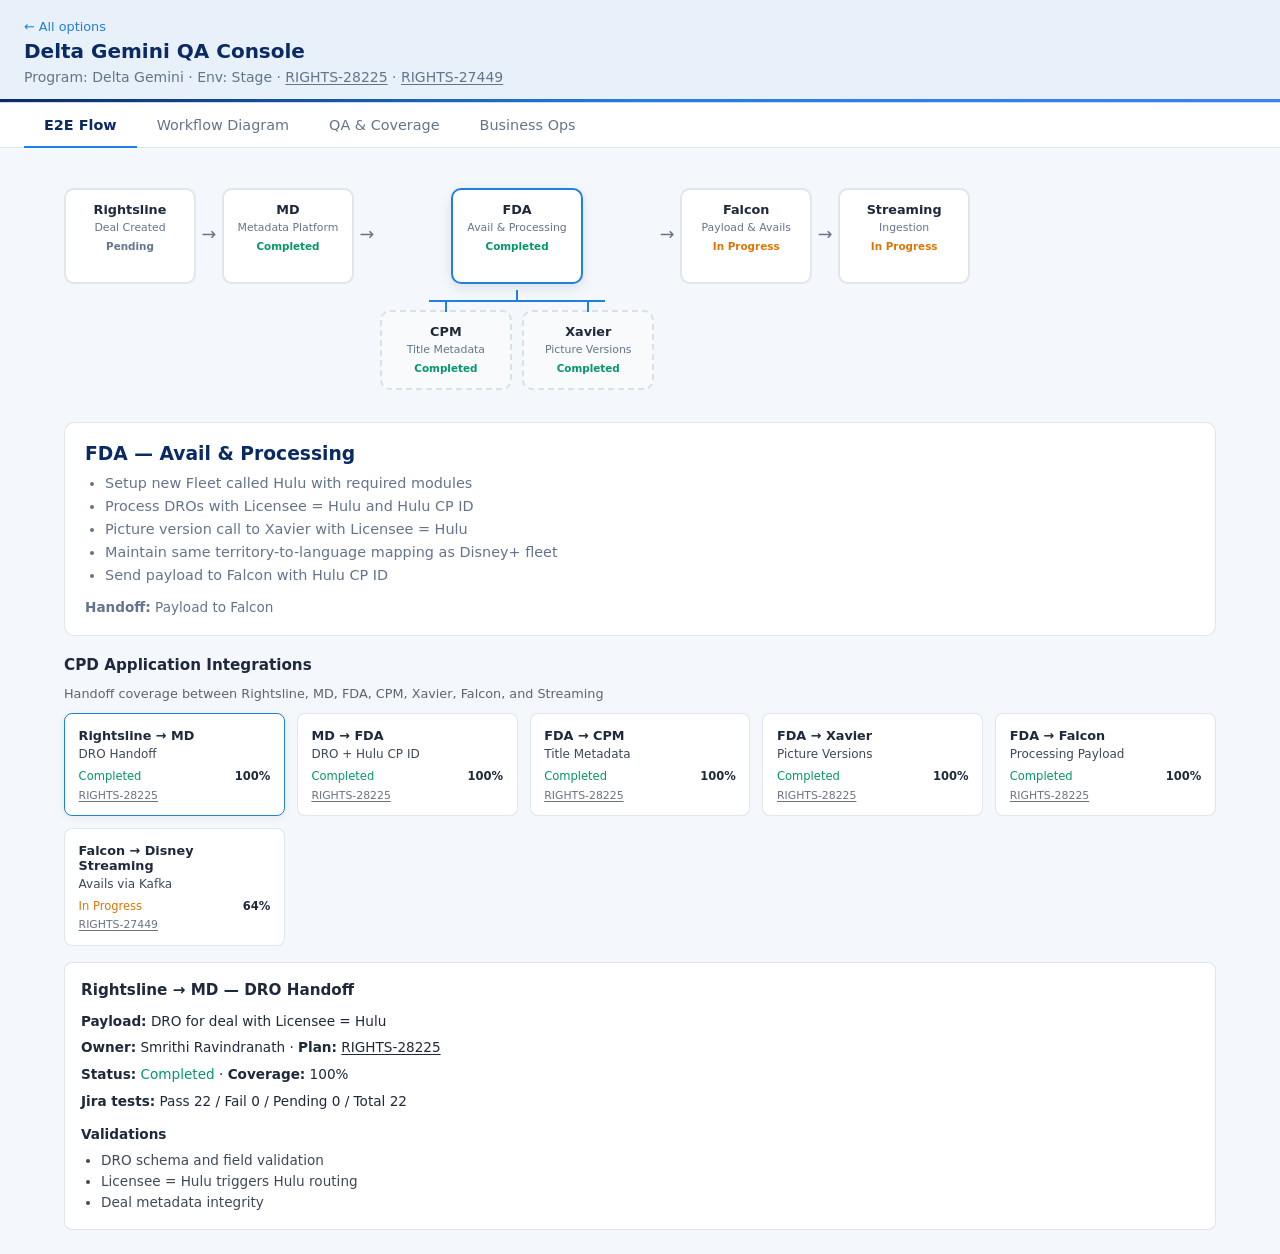
==== option-1/index.html @ 4a6690e8 "Remove Example Scenarios module from all options and shared data. Drops the examples dataset, UI sec" ====
<!DOCTYPE html>
<html lang="en">
<head>
  <meta charset="UTF-8">
  <meta name="viewport" content="width=device-width, initial-scale=1.0">
  <title>Option 1 | Delta Gemini QA</title>
  <style>
    :root {
      --card: var(--disney-surface);
      --teal: var(--disney-blue-mid);
      --teal-light: var(--disney-blue-soft);
      --border: var(--disney-border);
    }
    * { box-sizing: border-box; margin: 0; padding: 0; }
    header { background: var(--surface); border-bottom: 1px solid var(--border); padding: 1rem 1.5rem; display: flex; justify-content: space-between; align-items: center; flex-wrap: wrap; gap: 0.75rem; }
    header h1 { font-size: 1.25rem; font-weight: 600; color: var(--disney-blue); }
    header span { color: var(--muted); font-size: 0.875rem; }
    .hub { font-size: 0.8rem; color: var(--accent); text-decoration: none; }
    .tabs { display: flex; gap: 0; background: var(--surface); border-bottom: 1px solid var(--border); padding: 0 1.5rem; }
    .tabs button { background: none; border: none; padding: 0.85rem 1.25rem; cursor: pointer; color: var(--muted); font-size: 0.9rem; border-bottom: 2px solid transparent; margin-bottom: -1px; font-family: inherit; }
    .tabs button.active { color: var(--disney-blue); border-bottom-color: var(--accent); font-weight: 600; }
    main { max-width: 1200px; margin: 0 auto; padding: 1.5rem; }
    .panel { display: none; } .panel.active { display: block; }
    .flow-canvas { overflow-x: auto; padding: 1rem 0; }
    .flow-main-lane { display: flex; align-items: flex-start; gap: 0.35rem; min-width: min-content; }
    .flow-node, .flow-branch-node {
      width: 132px; min-width: 132px; max-width: 132px; min-height: 96px;
      background: var(--surface); border: 2px solid var(--border); border-radius: 10px;
      padding: 0.75rem 0.5rem; cursor: pointer; transition: box-shadow 0.15s; text-align: center;
    }
    .flow-branch-node { background: #f8fafc; border-style: dashed; min-height: 80px; position: relative; }
    .flow-node:hover, .flow-node.selected, .flow-branch-node:hover, .flow-branch-node.selected {
      box-shadow: 0 4px 12px rgba(10, 42, 102, 0.1); border-color: var(--accent);
    }
    .flow-node h3, .flow-branch-node h3 { font-size: 0.8rem; margin-bottom: 0.2rem; line-height: 1.2; }
    .flow-node p, .flow-branch-node p { font-size: 0.68rem; color: var(--muted); line-height: 1.3; }
    .flow-node .st, .flow-branch-node .st { font-size: 0.65rem; margin-top: 0.35rem; font-weight: 600; }
    .flow-arrow { align-self: flex-start; color: var(--muted); font-size: 1.1rem; flex-shrink: 0; margin-top: 2.25rem; }
    .flow-fda-cluster { display: flex; flex-direction: column; align-items: center; flex-shrink: 0; }
    .flow-branch-rail { width: 100%; padding-top: 0.35rem; }
    .flow-branch-connector {
      position: relative; height: 18px; width: 100%; margin-bottom: 0.15rem;
    }
    .flow-branch-connector::before {
      content: ""; position: absolute; top: 0; left: 50%; width: 2px; height: 10px;
      background: var(--accent); transform: translateX(-50%);
    }
    .flow-branch-connector::after {
      content: ""; position: absolute; top: 10px; left: 18%; right: 18%; height: 2px;
      background: var(--accent);
    }
    .flow-branches { display: flex; gap: 0.65rem; justify-content: center; }
    .flow-branch-node::before {
      content: ""; position: absolute; top: -10px; left: 50%; width: 2px; height: 10px;
      background: var(--accent); transform: translateX(-50%);
    }
    .detail-panel { background: var(--surface); border: 1px solid var(--border); border-radius: 10px; padding: 1.25rem; margin-top: 1rem; min-height: 120px; }
    .detail-panel h3 { margin-bottom: 0.5rem; color: var(--disney-blue); }
    .detail-panel ul { margin-left: 1.25rem; font-size: 0.9rem; line-height: 1.6; color: var(--muted); }
    .kpi-row { display: grid; grid-template-columns: repeat(auto-fit, minmax(140px, 1fr)); gap: 1rem; margin-bottom: 1.5rem; }
    .kpi { background: var(--surface); border: 1px solid var(--border); border-radius: 10px; padding: 1rem; text-align: center; }
    .kpi .val { font-size: 1.5rem; font-weight: 700; color: var(--disney-blue); }
    .kpi .lbl { font-size: 0.75rem; color: var(--muted); margin-top: 0.25rem; }
    .plan-cards { display: grid; grid-template-columns: repeat(auto-fit, minmax(280px, 1fr)); gap: 1rem; margin-bottom: 1.5rem; }
    .plan-card { background: var(--surface); border: 1px solid var(--border); border-radius: 10px; padding: 1.25rem; }
    .plan-card h3 { font-size: 1rem; margin-bottom: 0.25rem; }
    .plan-card .id { color: var(--accent); font-size: 0.85rem; font-weight: 600; }
    .matrix-wrap { overflow-x: auto; background: var(--surface); border: 1px solid var(--border); border-radius: 10px; }
    table.matrix { width: 100%; border-collapse: collapse; font-size: 0.8rem; }
    table.matrix th, table.matrix td { padding: 0.6rem 0.5rem; border: 1px solid var(--border); text-align: center; }
    table.matrix th { background: var(--accent-soft); font-weight: 600; color: var(--disney-blue); }
    table.matrix td:first-child { text-align: left; font-weight: 500; background: #f8fafc; }
    .ops-grid { display: grid; gap: 1rem; }
    .ops-card { background: var(--surface); border: 1px solid var(--border); border-radius: 10px; padding: 1.25rem; }
    .ops-card h3 { margin-bottom: 0.75rem; font-size: 1rem; color: var(--disney-blue); }
    .compare { width: 100%; border-collapse: collapse; font-size: 0.85rem; }
    .compare th, .compare td { padding: 0.5rem 0.75rem; border: 1px solid var(--border); text-align: left; }
    .risk-list li { margin-left: 1.25rem; margin-bottom: 0.35rem; font-size: 0.9rem; color: var(--muted); }
  </style>
  <link rel="stylesheet" href="../shared/disney-theme.css">
  <link rel="stylesheet" href="../shared/option-layout.css">
  <link rel="stylesheet" href="../shared/integration.css">
  <link rel="stylesheet" href="../shared/jira.css">
  <link rel="stylesheet" href="../shared/workflow-diagram.css">
</head>
<body>
  <header class="disney-header">
    <div>
      <a class="hub" href="../index.html">← All options</a>
      <h1>Delta Gemini QA Console</h1>
      <span>Program: Delta Gemini · Env: Stage · <span id="jira-meta"></span></span>
    </div>
  </header>
  <nav class="tabs disney-tabs" id="tabs">
    <button class="active" data-tab="flow">E2E Flow</button>
    <button data-tab="diagram">Workflow Diagram</button>
    <button data-tab="qa">QA &amp; Coverage</button>
    <button data-tab="ops">Business Ops</button>
  </nav>
  <main id="app" class="disney-main">
    <section class="panel active" data-panel="flow">
      <div class="flow-canvas" id="flow-canvas"></div>
      <div class="detail-panel" id="flow-detail"><p style="color:var(--muted)">Select a flow node to view requirements.</p></div>
      <h3 class="cpd-section-title">CPD Application Integrations</h3>
      <p class="cpd-section-sub">Handoff coverage between Rightsline, MD, FDA, CPM, Xavier, Falcon, and Streaming</p>
      <div class="cpd-int-grid" id="flow-integrations"></div>
      <div class="cpd-int-detail" id="flow-int-detail"></div>
    </section>
    <section class="panel" data-panel="diagram">
      <div id="workflow-diagram"></div>
    </section>
    <section class="panel" data-panel="qa">
      <div class="kpi-row" id="kpis"></div>
      <div class="plan-cards" id="plans"></div>
      <h3 style="margin-bottom:0.75rem;font-size:0.95rem;">CPD Integration Coverage</h3>
      <div class="cpd-int-kpi-row" id="int-kpis"></div>
      <div class="matrix-wrap" style="margin-bottom:1.5rem"><div id="int-matrix"></div></div>
      <h3 style="margin-bottom:0.75rem;font-size:0.95rem;">Application Coverage — Step × QA Type</h3>
      <div class="matrix-wrap"><div id="app-matrix"></div></div>
    </section>
    <section class="panel" data-panel="ops">
      <div class="ops-grid" id="ops"></div>
    </section>
  </main>
  <script src="../shared/data.js"></script>
  <script src="../shared/utils.js"></script>
  <script src="../shared/jira.js"></script>
  <script src="../shared/metrics.js"></script>
  <script src="../shared/matrix-store.js"></script>
  <script src="../shared/integration.js"></script>
  <script src="../shared/workflow-diagram.js"></script>
  <script>
    const mainSteps = ["rightsline", "md", "fda", "falcon", "streaming"];
    const branchSteps = ["cpm", "xavier"];

    function flowNodeLabel(step) {
      if (step.id === "streaming") return "Streaming";
      return step.name;
    }

    function renderFlowNode(id, isBranch) {
      const s = stepById(id);
      const st = GEMINI_DATA.statusLabels[s.status] || GEMINI_DATA.statusLabels.pending;
      const cls = isBranch ? "flow-branch-node" : "flow-node";
      const title = s.id === "streaming" ? ' title="Disney Streaming"' : "";
      return `<div class="${cls}" data-id="${s.id}"${title}>
        <h3>${escapeHtml(flowNodeLabel(s))}</h3>
        <p>${escapeHtml(s.short)}</p>
        <div class="st ${st.class}">${escapeHtml(statusLabel(s.status))}</div>
      </div>`;
    }

    function renderFlowArrow() {
      return '<span class="flow-arrow" aria-hidden="true">→</span>';
    }

    function renderFlow() {
      const lane = [];
      mainSteps.forEach((id, i) => {
        if (i > 0) lane.push(renderFlowArrow());
        if (id === "fda") {
          lane.push(`<div class="flow-fda-cluster">
            ${renderFlowNode("fda", false)}
            <div class="flow-branch-rail">
              <div class="flow-branch-connector" aria-hidden="true"></div>
              <div class="flow-branches">
                ${branchSteps.map((bid) => renderFlowNode(bid, true)).join("")}
              </div>
            </div>
          </div>`);
        } else {
          lane.push(renderFlowNode(id, false));
        }
      });
      document.getElementById("flow-canvas").innerHTML = `<div class="flow-main-lane">${lane.join("")}</div>`;
      document.querySelectorAll(".flow-node, .flow-branch-node").forEach((el) => {
        el.addEventListener("click", () => showDetail(el.dataset.id, el));
      });
    }

    function showDetail(id, el) {
      document.querySelectorAll(".flow-node, .flow-branch-node").forEach((n) => n.classList.remove("selected"));
      if (el) el.classList.add("selected");
      const s = stepById(id);
      document.getElementById("flow-detail").innerHTML = `
        <h3>${escapeHtml(s.name)} — ${escapeHtml(s.short)}</h3>
        <ul>${s.requirements.map((r) => `<li>${escapeHtml(r)}</li>`).join("")}</ul>
        <p style="margin-top:0.75rem;font-size:0.85rem;color:var(--muted)"><strong>Handoff:</strong> ${escapeHtml(s.handoff || "—")}</p>`;
    }

    function renderQA() {
      renderQAMatrices("int-matrix", "app-matrix", "int-kpis");
      document.getElementById("kpis").innerHTML = `
        <div class="kpi"><div class="val">${overallCoverage()}%</div><div class="lbl">Overall Coverage</div></div>
        <div class="kpi"><div class="val">${GEMINI_DATA.testPlans.length}</div><div class="lbl">Active Test Plans</div></div>
        <div class="kpi"><div class="val">${totalBlockers()}</div><div class="lbl">Blockers</div></div>
        <div class="kpi"><div class="val">${GEMINI_DATA.env}</div><div class="lbl">Environment</div></div>`;
      document.getElementById("plans").innerHTML = GEMINI_DATA.testPlans.map((p) => `
        <div class="plan-card">
          <h3>${escapeHtml(p.name)}</h3>
          <div class="id">${jiraLink(p.id, p.id)}${p.jiraStatus ? ` <span class="jira-status-pill">${escapeHtml(p.jiraStatus)}</span>` : ""} · <span class="${statusClass(planBarStatus(p))}">${escapeHtml(statusLabel(planBarStatus(p)))}</span></div>
          ${renderPlanProgressBar(p)}
          <p style="font-size:0.85rem;color:var(--muted)">${p.coverage}% · Pass ${p.pass} / Fail ${p.fail} / Blocked ${p.blocked} · Total ${p.total}</p>
          <p style="font-size:0.8rem;margin-top:0.5rem">Steps: ${p.steps.map((id) => stepById(id).name).join(", ")} · Owner: ${escapeHtml(p.owner)}</p>
        </div>`).join("");
    }

    function renderIntegrations() {
      const grid = document.getElementById("flow-integrations");
      grid.innerHTML = renderIntegrationCards();
      bindIntegrationCards(grid, document.getElementById("flow-int-detail"));
    }

    function renderOps() {
      document.getElementById("ops").innerHTML = `
        <div class="ops-card"><h3>Gemini vs Disney+</h3>
          <table class="compare"><tr><th>Area</th><th>Disney+</th><th>Delta Gemini</th></tr>
          ${GEMINI_DATA.geminiVsDisney.map((r) => `<tr><td>${escapeHtml(r.area)}</td><td>${escapeHtml(r.disney)}</td><td class="gemini">${escapeHtml(r.gemini)}</td></tr>`).join("")}
          </table></div>
        <div class="ops-card"><h3>Top Risks / Dependencies</h3><ul class="risk-list">${GEMINI_DATA.risks.map((r) => `<li>${escapeHtml(r)}</li>`).join("")}</ul></div>
        <div class="ops-card"><h3>CPD Integration Handoffs</h3>
          ${renderIntegrationOpsList()}
        </div>
        <div class="ops-card"><h3>System Contacts</h3>
          ${GEMINI_DATA.contacts.map((c) => `<p style="font-size:0.9rem;margin-bottom:0.35rem"><strong>${escapeHtml(c.system)}:</strong> ${escapeHtml(c.owners)}</p>`).join("")}
        </div>`;
    }

    bootConsole(() => {
      initTabs(document.getElementById("app"));
      document.getElementById("tabs").querySelectorAll("button").forEach((btn) => {
        btn.addEventListener("click", () => {
          document.querySelectorAll("#tabs button").forEach((b) => b.classList.toggle("active", b === btn));
          document.querySelectorAll(".panel").forEach((p) => p.classList.toggle("active", p.dataset.panel === btn.dataset.tab));
        });
      });
      renderFlow(); renderIntegrations(); renderWorkflowDiagram("workflow-diagram"); renderQA(); renderOps();
      document.getElementById("jira-meta").innerHTML = GEMINI_DATA.testPlans.map((p) => jiraLink(p.id, p.id)).join(" · ");
      showDetail("fda", document.querySelector('[data-id="fda"]'));
    });
  </script>
</body>
</html>
---- shared/disney-theme.css ----
/* Disney enterprise theme — shared across all console options */
:root {
  --disney-blue: #0a2a66;
  --disney-blue-mid: #1f80e0;
  --disney-blue-light: #3b82f6;
  --disney-blue-soft: #e8f0fa;
  --disney-bg: #f4f7fb;
  --disney-surface: #ffffff;
  --disney-text: #1e293b;
  --disney-muted: #64748b;
  --disney-border: rgba(10, 42, 102, 0.12);
  --disney-red: #c0392b;
  --disney-red-soft: #fef2f2;
  --disney-completed: #059669;
  --disney-completed-bg: #d1fae5;
  --disney-progress: #d97706;
  --disney-progress-bg: #fef3c7;
  --disney-pending: #64748b;
  --disney-pending-bg: #f1f5f9;
  --cpd-border: var(--disney-border);
  --cpd-surface: var(--disney-surface);
  --cpd-accent: var(--disney-blue-mid);
  --cpd-new: var(--disney-red);
}

* { box-sizing: border-box; }

body {
  font-family: "Segoe UI", system-ui, -apple-system, sans-serif;
  background: var(--disney-bg);
  color: var(--disney-text);
  margin: 0;
}

.disney-header {
  background: rgba(232, 240, 250, 0.95);
  border-bottom: 1px solid var(--disney-border);
  padding: 1rem 1.5rem;
  position: relative;
}

.disney-header::after {
  content: "";
  display: block;
  height: 3px;
  background: linear-gradient(to right, var(--disney-blue), var(--disney-blue-mid), var(--disney-blue-light));
  position: absolute;
  left: 0;
  right: 0;
  bottom: 0;
}

.disney-header h1 {
  font-size: 1.25rem;
  font-weight: 600;
  color: var(--disney-blue);
  margin: 0.25rem 0;
}

.disney-header .sub,
.disney-header span {
  color: var(--disney-muted);
  font-size: 0.875rem;
}

.hub {
  font-size: 0.8rem;
  color: var(--disney-blue-mid);
  text-decoration: none;
  font-weight: 500;
}

.hub:hover { text-decoration: underline; }

.disney-tabs {
  display: flex;
  gap: 0;
  background: var(--disney-surface);
  border-bottom: 1px solid var(--disney-border);
  padding: 0 1.5rem;
}

.disney-tabs button {
  background: none;
  border: none;
  padding: 0.85rem 1.25rem;
  cursor: pointer;
  color: var(--disney-muted);
  font-size: 0.9rem;
  border-bottom: 2px solid transparent;
  margin-bottom: -1px;
  font-family: inherit;
}

.disney-tabs button.active {
  color: var(--disney-blue);
  border-bottom-color: var(--disney-blue-mid);
  font-weight: 600;
}

.disney-main {
  max-width: 1200px;
  margin: 0 auto;
  padding: 1.5rem;
}

.panel { display: none; }
.panel.active { display: block; }

.status-completed { color: var(--disney-completed); }
.status-progress { color: var(--disney-progress); }
.status-pending { color: var(--disney-pending); }
.status-risk { color: var(--disney-red); }

.cell-completed, .matrix-cell.completed { background: var(--disney-completed-bg); color: var(--disney-completed); }
.cell-progress, .matrix-cell.in-progress { background: var(--disney-progress-bg); color: var(--disney-progress); }
.cell-pending, .matrix-cell.pending { background: var(--disney-pending-bg); color: var(--disney-pending); }

.matrix-cell {
  cursor: pointer;
  user-select: none;
  font-size: 0.72rem;
  font-weight: 600;
  padding: 0.55rem 0.35rem;
  text-align: center;
  border: 1px solid var(--disney-border);
  transition: opacity 0.15s;
  min-width: 88px;
}

.matrix-cell:hover { opacity: 0.85; }

.matrix-note {
  font-size: 0.78rem;
  color: var(--disney-muted);
  margin: 0.5rem 0 1rem;
  line-height: 1.45;
}

.kpi-row, .cpd-int-kpi-row {
  display: grid;
  grid-template-columns: repeat(auto-fit, minmax(140px, 1fr));
  gap: 1rem;
  margin-bottom: 1.5rem;
}

.kpi, .cpd-int-kpi {
  background: var(--disney-surface);
  border: 1px solid var(--disney-border);
  border-radius: 10px;
  padding: 1rem;
  text-align: center;
}

.kpi .val, .cpd-int-kpi .v {
  font-size: 1.5rem;
  font-weight: 700;
  color: var(--disney-blue);
}

.kpi .lbl, .cpd-int-kpi .l {
  font-size: 0.75rem;
  color: var(--disney-muted);
  margin-top: 0.25rem;
}

.matrix-wrap {
  overflow-x: auto;
  background: var(--disney-surface);
  border: 1px solid var(--disney-border);
  border-radius: 10px;
}

table.matrix {
  width: 100%;
  border-collapse: collapse;
  font-size: 0.8rem;
}

table.matrix th,
table.matrix td {
  padding: 0.6rem 0.5rem;
  border: 1px solid var(--disney-border);
  text-align: center;
}

table.matrix th {
  background: var(--disney-blue-soft);
  font-weight: 600;
  color: var(--disney-blue);
}

table.matrix td:first-child {
  text-align: left;
  font-weight: 500;
  background: #f8fafc;
}

.section-title {
  font-size: 0.95rem;
  font-weight: 600;
  color: var(--disney-blue);
  margin: 1.25rem 0 0.75rem;
}

.jira-link { color: var(--disney-blue-mid); }

/* Hub page */
.disney-hub-header {
  background: var(--disney-blue);
  color: #fff;
  padding: 2rem 2rem 1.75rem;
  position: relative;
}

.disney-hub-header::after {
  content: "";
  display: block;
  height: 4px;
  background: linear-gradient(to right, var(--disney-blue), var(--disney-blue-mid), var(--disney-blue-light));
  position: absolute;
  left: 0;
  right: 0;
  bottom: 0;
}

.disney-hub-header h1 {
  font-size: 1.75rem;
  font-weight: 600;
  margin: 0 0 0.5rem;
  color: #fff;
}

.disney-hub-header .sub {
  color: rgba(255, 255, 255, 0.88);
  margin: 0;
  line-height: 1.5;
  max-width: 720px;
}

.disney-hub-body {
  max-width: 960px;
  margin: 0 auto;
  padding: 2rem;
}

.disney-hub-grid {
  display: grid;
  gap: 1rem;
}

.disney-hub-card {
  display: block;
  background: var(--disney-surface);
  border: 1px solid var(--disney-border);
  border-radius: 12px;
  padding: 1.25rem 1.5rem;
  text-decoration: none;
  color: inherit;
  transition: border-color 0.15s, transform 0.15s;
}

.disney-hub-card:hover {
  border-color: var(--disney-blue-mid);
  transform: translateY(-2px);
}

.disney-hub-card h2 {
  font-size: 1.1rem;
  margin-bottom: 0.35rem;
  color: var(--disney-blue);
}

.disney-hub-card p {
  color: var(--disney-muted);
  font-size: 0.9rem;
  line-height: 1.45;
}

.disney-hub-card .tag {
  display: inline-block;
  margin-top: 0.75rem;
  font-size: 0.75rem;
  padding: 0.2rem 0.55rem;
  border-radius: 999px;
  background: var(--disney-blue-soft);
  color: var(--disney-blue);
}

.disney-hub-footer {
  margin-top: 2.5rem;
  padding-top: 1rem;
  border-top: 1px solid var(--disney-border);
  color: var(--disney-muted);
  font-size: 0.85rem;
}
---- shared/option-layout.css ----
/* Shared layout tokens for all console options — maps to Disney theme */
:root {
  --bg: var(--disney-bg);
  --surface: var(--disney-surface);
  --text: var(--disney-text);
  --muted: var(--disney-muted);
  --accent: var(--disney-blue-mid);
  --accent-soft: var(--disney-blue-soft);
  --border: var(--disney-border);
  --completed: var(--disney-completed);
  --progress: var(--disney-progress);
  --pending: var(--disney-pending);
  --red: var(--disney-red);
  --red-light: var(--disney-red-soft);
  --cpd-border: var(--disney-border);
  --cpd-surface: var(--disney-surface);
  --cpd-accent: var(--disney-blue-mid);
  --cpd-new: var(--disney-red);
}

body {
  font-family: "Segoe UI", system-ui, -apple-system, sans-serif;
  background: var(--disney-bg);
  color: var(--disney-text);
}

.progress,
.plan-progress {
  height: 8px;
  background: var(--disney-pending-bg);
  border-radius: 4px;
  overflow: hidden;
  margin: 0.75rem 0;
}

.plan-row .plan-progress,
.plan-row .progress {
  margin: 0.5rem 0;
}

.plan-progress-fill,
.progress > div {
  height: 100%;
  border-radius: 4px;
  transition: width 0.2s ease;
}

.plan-progress.completed .plan-progress-fill,
.progress.completed > div {
  background: var(--disney-completed);
}

.plan-progress.in-progress .plan-progress-fill,
.progress.in-progress > div {
  background: var(--disney-progress);
}

.plan-progress.pending .plan-progress-fill,
.progress.pending > div {
  background: var(--disney-pending);
}

.donut {
  --donut-accent: var(--disney-pending);
}

.donut.completed { --donut-accent: var(--disney-completed); }
.donut.in-progress { --donut-accent: var(--disney-progress); }
.donut.pending { --donut-accent: var(--disney-pending); }

.plan-item-bar {
  margin-top: 0.5rem;
}

.plan-item-bar .plan-progress {
  margin: 0;
  height: 5px;
}

.coverage-cell-bar {
  min-width: 120px;
}

.coverage-cell-bar .plan-progress {
  margin: 0.35rem 0 0;
  height: 6px;
}

.plan-stat-bar {
  min-width: 160px;
}

.plan-stat-bar .plan-progress {
  margin: 0.35rem 0 0;
  height: 5px;
}

.compare th {
  background: var(--disney-blue-soft);
  color: var(--disney-blue);
}

#int-matrix,
#app-matrix {
  padding: 0.75rem;
  min-height: 4rem;
}

#int-matrix table.matrix,
#app-matrix table.matrix {
  display: table;
  width: 100%;
}
---- shared/integration.css ----
/* Shared CPD integration coverage components */
.cpd-section-title {
  font-size: 0.95rem;
  font-weight: 600;
  margin: 1.25rem 0 0.75rem;
}
.cpd-section-sub {
  font-size: 0.8rem;
  color: inherit;
  opacity: 0.7;
  margin-bottom: 0.75rem;
}
.cpd-int-grid {
  display: grid;
  grid-template-columns: repeat(auto-fill, minmax(220px, 1fr));
  gap: 0.75rem;
}
.cpd-int-card {
  border: 1px solid var(--cpd-border, #e2e8f0);
  border-radius: 8px;
  padding: 0.85rem;
  background: var(--cpd-surface, #fff);
  cursor: pointer;
  transition: box-shadow 0.15s, border-color 0.15s;
}
.cpd-int-card:hover,
.cpd-int-card-selected {
  border-color: var(--cpd-accent, #0d9488);
  box-shadow: 0 2px 8px rgba(0, 0, 0, 0.06);
}
.cpd-int-new {
  border-left: 3px solid var(--cpd-new, #dc2626);
}
.cpd-int-route {
  font-size: 0.8rem;
  font-weight: 600;
}
.cpd-int-label {
  font-size: 0.75rem;
  opacity: 0.85;
  margin: 0.25rem 0 0.5rem;
}
.cpd-int-badge {
  display: inline-block;
  font-size: 0.6rem;
  background: var(--cpd-new, #dc2626);
  color: #fff;
  padding: 0.1rem 0.35rem;
  border-radius: 3px;
  font-weight: 700;
  vertical-align: middle;
}
.cpd-int-meta {
  display: flex;
  justify-content: space-between;
  font-size: 0.72rem;
  margin-bottom: 0.35rem;
}
.cpd-int-cov {
  font-weight: 700;
}
.cpd-int-plan {
  font-size: 0.68rem;
  opacity: 0.65;
}
.cpd-int-detail {
  margin-top: 1rem;
  padding: 1rem;
  border: 1px solid var(--cpd-border, #e2e8f0);
  border-radius: 8px;
  background: var(--cpd-surface, #fff);
  font-size: 0.85rem;
  line-height: 1.55;
}
.cpd-int-detail h3 { margin-bottom: 0.5rem; font-size: 0.95rem; }
.cpd-int-detail h4 { margin: 0.75rem 0 0.35rem; font-size: 0.85rem; }
.cpd-int-detail ul { margin-left: 1.25rem; opacity: 0.85; }
.cpd-int-detail p { margin-bottom: 0.35rem; }
.cpd-int-strip {
  display: flex;
  flex-wrap: wrap;
  gap: 0.5rem;
  margin: 1rem 0;
}
.cpd-int-strip-item {
  flex: 1 1 140px;
  min-width: 130px;
  padding: 0.55rem 0.65rem;
  border: 1px solid var(--cpd-border, #e2e8f0);
  border-radius: 6px;
  font-size: 0.72rem;
  background: var(--cpd-surface, #fff);
  cursor: pointer;
}
.cpd-int-strip-item:hover { border-color: var(--cpd-accent, #0d9488); }
.cpd-int-strip-route { display: block; font-weight: 600; margin-bottom: 0.15rem; }
.cpd-int-strip-label { display: block; opacity: 0.75; margin-bottom: 0.25rem; }
.cpd-int-ops-row {
  padding: 0.65rem 0;
  border-bottom: 1px solid var(--cpd-border, #e2e8f0);
  font-size: 0.85rem;
}
.cpd-int-ops-row:last-child { border-bottom: none; }
.cpd-int-ops-sub { font-size: 0.75rem; opacity: 0.7; margin-top: 0.2rem; }
.cpd-int-kpi-row {
  display: grid;
  grid-template-columns: repeat(auto-fit, minmax(120px, 1fr));
  gap: 0.75rem;
  margin-bottom: 1rem;
}
.cpd-int-kpi {
  text-align: center;
  padding: 0.75rem;
  border: 1px solid var(--cpd-border, #e2e8f0);
  border-radius: 8px;
  background: var(--cpd-surface, #fff);
}
.cpd-int-kpi .v { font-size: 1.25rem; font-weight: 700; }
.cpd-int-kpi .l { font-size: 0.7rem; opacity: 0.7; margin-top: 0.2rem; }
.cell-completed { background: #d1fae5; color: #059669; }
.cell-progress { background: #fef3c7; color: #d97706; }
.cell-pending { background: #f1f5f9; color: #94a3b8; }
.cell-risk { background: #fee2e2; color: #dc2626; }
---- shared/jira.css ----
.jira-link {
  color: inherit;
  text-decoration: underline;
  text-underline-offset: 2px;
}
.jira-link:hover {
  opacity: 0.85;
}
.jira-meta {
  font-size: 0.75rem;
  opacity: 0.75;
  margin-top: 0.75rem;
}
.jira-meta a {
  color: inherit;
}
.jira-status-pill {
  display: inline-block;
  font-size: 0.68rem;
  padding: 0.1rem 0.45rem;
  border-radius: 999px;
  border: 1px solid currentColor;
  opacity: 0.85;
  margin-left: 0.35rem;
}
---- shared/workflow-diagram.css ----
/* Structured Delta Gemini workflow diagram (PDF layout) */

.wf-diagram {
  background: var(--disney-surface);
  border: 1px solid var(--disney-border);
  border-radius: 12px;
  padding: 1.25rem 1.5rem 1.5rem;
  margin-bottom: 1.5rem;
}

.wf-diagram-header {
  display: flex;
  justify-content: space-between;
  align-items: flex-start;
  flex-wrap: wrap;
  gap: 1rem;
  margin-bottom: 1.25rem;
  padding-bottom: 1rem;
  border-bottom: 1px solid var(--disney-border);
}

.wf-diagram-header h2 {
  font-size: 1.05rem;
  color: var(--disney-blue);
  margin: 0 0 0.35rem;
}

.wf-diagram-header p {
  font-size: 0.85rem;
  color: var(--disney-muted);
  margin: 0;
  max-width: 520px;
  line-height: 1.5;
}

.wf-legend {
  display: flex;
  align-items: center;
  gap: 0.5rem;
  font-size: 0.8rem;
  color: var(--disney-muted);
}

.wf-legend-swatch {
  width: 14px;
  height: 14px;
  border-radius: 3px;
  border: 2px solid var(--disney-red);
  background: var(--disney-red-soft);
  flex-shrink: 0;
}

.wf-lane-wrap {
  overflow-x: auto;
  padding-bottom: 0.5rem;
}

.wf-main-lane {
  display: flex;
  align-items: flex-start;
  gap: 0;
  min-width: min-content;
}

.wf-stage {
  flex: 0 0 132px;
  width: 132px;
  min-width: 132px;
  max-width: 132px;
  min-height: 96px;
  background: var(--disney-blue-soft);
  border: 2px solid var(--disney-border);
  border-radius: 10px;
  padding: 0.75rem 0.5rem;
  text-align: center;
  position: relative;
  box-sizing: border-box;
}

.wf-stage.gemini-delta {
  border-color: var(--disney-red);
  background: var(--disney-red-soft);
}

.wf-stage-num {
  display: inline-flex;
  align-items: center;
  justify-content: center;
  width: 22px;
  height: 22px;
  border-radius: 50%;
  background: var(--disney-blue);
  color: #fff;
  font-size: 0.7rem;
  font-weight: 700;
  margin-bottom: 0.4rem;
}

.wf-stage.gemini-delta .wf-stage-num {
  background: var(--disney-red);
}

.wf-stage h3 {
  font-size: 0.82rem;
  color: var(--disney-blue);
  margin: 0 0 0.2rem;
  line-height: 1.25;
}

.wf-stage p {
  font-size: 0.68rem;
  color: var(--disney-muted);
  margin: 0;
  line-height: 1.35;
}

.wf-stage .wf-qa-status {
  display: block;
  margin-top: 0.45rem;
  font-size: 0.65rem;
  font-weight: 600;
}

.wf-connector {
  flex: 0 0 72px;
  display: flex;
  flex-direction: column;
  align-items: center;
  justify-content: flex-start;
  padding: 0 0.15rem;
  min-width: 72px;
  margin-top: 2.25rem;
}

.wf-connector-line {
  width: 100%;
  height: 2px;
  background: var(--disney-blue-mid);
  position: relative;
}

.wf-connector-line::after {
  content: "";
  position: absolute;
  right: -1px;
  top: 50%;
  transform: translateY(-50%);
  border: 5px solid transparent;
  border-left-color: var(--disney-blue-mid);
}

.wf-connector-label {
  font-size: 0.58rem;
  color: var(--disney-muted);
  text-align: center;
  line-height: 1.25;
  margin-top: 0.35rem;
  max-width: 72px;
}

.wf-fda-cluster {
  display: flex;
  flex-direction: column;
  align-items: center;
  flex-shrink: 0;
}

.wf-branch-rail {
  width: 100%;
  padding-top: 0.35rem;
}

.wf-branch-connector {
  position: relative;
  height: 18px;
  width: 100%;
  margin-bottom: 0.15rem;
}

.wf-branch-connector::before {
  content: "";
  position: absolute;
  top: 0;
  left: 50%;
  width: 2px;
  height: 10px;
  background: var(--disney-blue-mid);
  transform: translateX(-50%);
}

.wf-branch-connector::after {
  content: "";
  position: absolute;
  top: 10px;
  left: 18%;
  right: 18%;
  height: 2px;
  background: var(--disney-blue-mid);
}

.wf-branch-lane {
  display: flex;
  justify-content: center;
  gap: 0.65rem;
  flex-wrap: nowrap;
}

.wf-branch {
  flex: 0 0 120px;
  width: 120px;
  min-width: 120px;
  max-width: 120px;
  min-height: 76px;
  background: #f8fafc;
  border: 2px dashed var(--disney-border);
  border-radius: 10px;
  padding: 0.65rem 0.45rem;
  text-align: center;
  position: relative;
  box-sizing: border-box;
}

.wf-branch::before {
  content: "";
  position: absolute;
  top: -10px;
  left: 50%;
  width: 2px;
  height: 10px;
  background: var(--disney-blue-mid);
  transform: translateX(-50%);
}

.wf-branch h4 {
  font-size: 0.78rem;
  color: var(--disney-blue);
  margin: 0 0 0.2rem;
}

.wf-branch p {
  font-size: 0.65rem;
  color: var(--disney-muted);
  margin: 0;
}

.wf-branch.gemini-delta {
  border-color: var(--disney-red);
  border-style: solid;
  background: var(--disney-red-soft);
}

.wf-details {
  display: grid;
  grid-template-columns: repeat(auto-fit, minmax(280px, 1fr));
  gap: 1rem;
  margin-top: 1.5rem;
}

.wf-detail-card {
  background: var(--disney-surface);
  border: 1px solid var(--disney-border);
  border-radius: 10px;
  padding: 1rem 1.1rem;
  border-left: 4px solid var(--disney-blue-mid);
}

.wf-detail-card.gemini-delta {
  border-left-color: var(--disney-red);
}

.wf-detail-card h3 {
  font-size: 0.92rem;
  color: var(--disney-blue);
  margin: 0 0 0.35rem;
}

.wf-detail-card .wf-detail-sub {
  font-size: 0.78rem;
  color: var(--disney-muted);
  margin-bottom: 0.65rem;
  line-height: 1.45;
}

.wf-detail-card ol {
  margin: 0 0 0.65rem 1.15rem;
  padding: 0;
  font-size: 0.8rem;
  color: var(--disney-text);
  line-height: 1.55;
}

.wf-detail-card .wf-handoff-out {
  font-size: 0.75rem;
  color: var(--disney-muted);
  padding-top: 0.5rem;
  border-top: 1px dashed var(--disney-border);
}

.wf-handoffs-table {
  width: 100%;
  border-collapse: collapse;
  font-size: 0.8rem;
  margin-top: 1.5rem;
}

.wf-handoffs-table th,
.wf-handoffs-table td {
  padding: 0.55rem 0.65rem;
  border: 1px solid var(--disney-border);
  text-align: left;
}

.wf-handoffs-table th {
  background: var(--disney-blue-soft);
  color: var(--disney-blue);
  font-weight: 600;
}

@media (max-width: 800px) {
  .wf-main-lane { min-width: 720px; }
  .wf-connector { flex-basis: 56px; min-width: 56px; }
  .wf-connector-label { font-size: 0.55rem; max-width: 56px; }
}
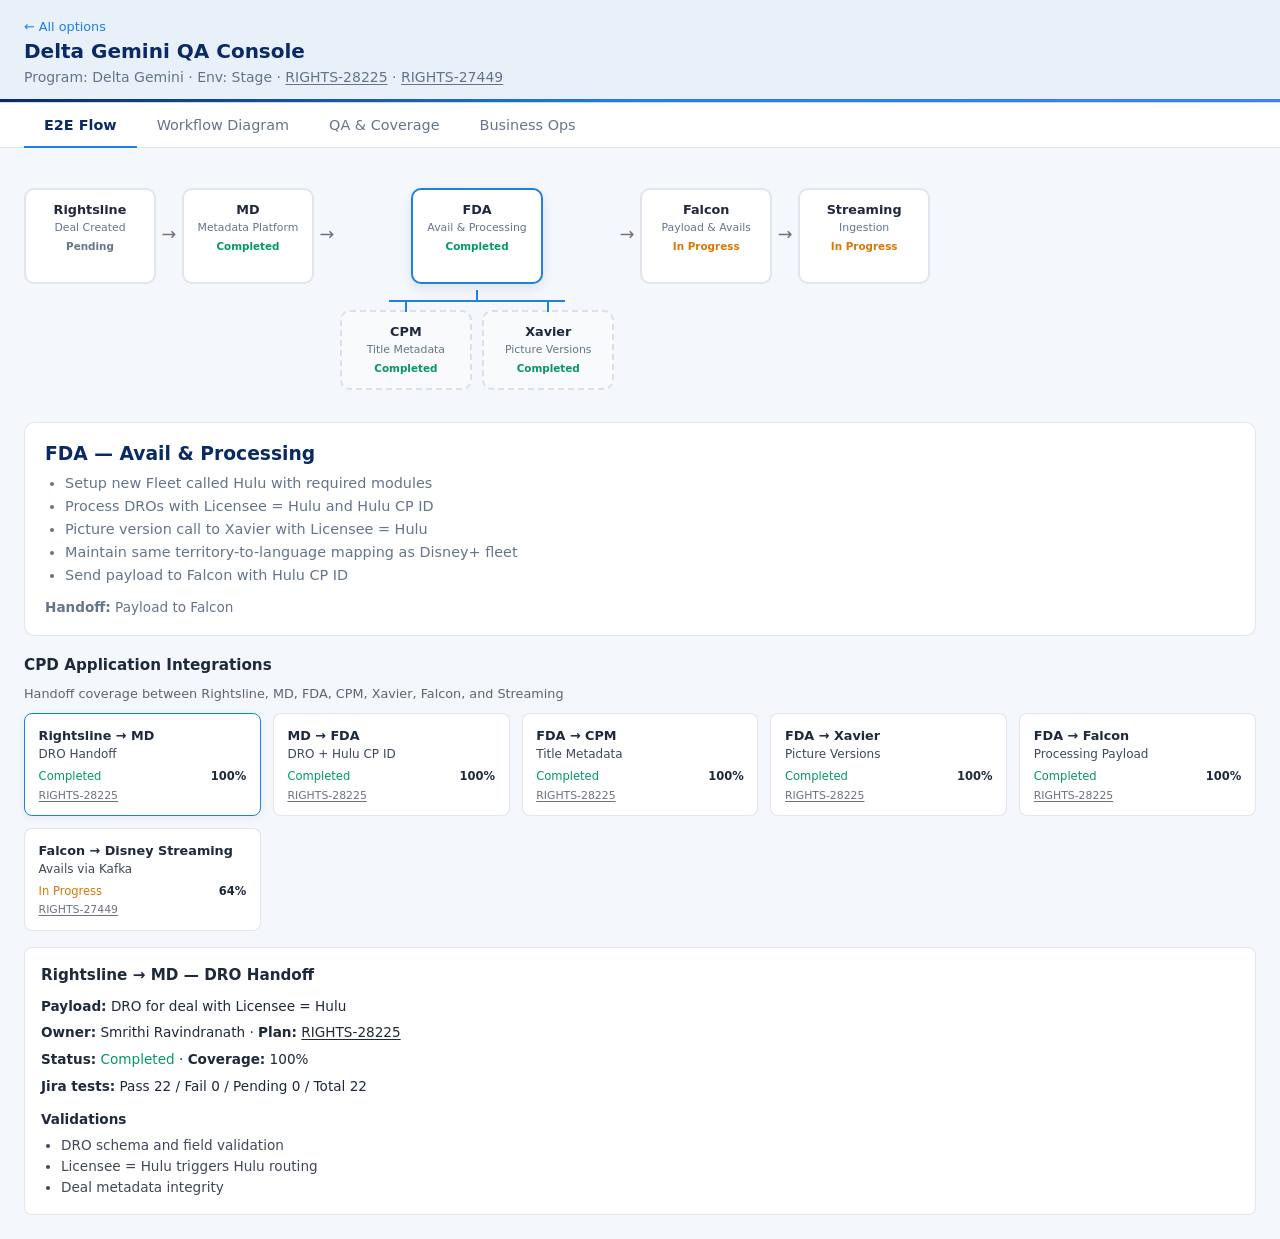
==== commit 30bc32b7: "Redesign Workflow Diagram tab for executive business storytelling. Adds readiness hero, phased pipel" ====
--- a/option-1/index.html
+++ b/option-1/index.html
@@ -20,6 +20,7 @@
     .tabs button { background: none; border: none; padding: 0.85rem 1.25rem; cursor: pointer; color: var(--muted); font-size: 0.9rem; border-bottom: 2px solid transparent; margin-bottom: -1px; font-family: inherit; }
     .tabs button.active { color: var(--disney-blue); border-bottom-color: var(--accent); font-weight: 600; }
     main { max-width: 1200px; margin: 0 auto; padding: 1.5rem; }
+    main:has(.wf-diagram-panel) { max-width: 1320px; }
     .panel { display: none; } .panel.active { display: block; }
     .flow-canvas { overflow-x: auto; padding: 1rem 0; }
     .flow-main-lane { display: flex; align-items: flex-start; gap: 0.35rem; min-width: min-content; }
@@ -107,9 +108,10 @@
       <div class="cpd-int-detail" id="flow-int-detail"></div>
     </section>
     <section class="panel" data-panel="diagram">
-      <div id="workflow-diagram"></div>
+      <div id="workflow-diagram" class="wf-diagram-panel"></div>
     </section>
     <section class="panel" data-panel="qa">
+      <div id="exec-kpis"></div>
       <div class="kpi-row" id="kpis"></div>
       <div class="plan-cards" id="plans"></div>
       <h3 style="margin-bottom:0.75rem;font-size:0.95rem;">CPD Integration Coverage</h3>
@@ -189,18 +191,19 @@
     }
 
     function renderQA() {
+      renderQAExecutionSummary("exec-kpis");
       renderQAMatrices("int-matrix", "app-matrix", "int-kpis");
       document.getElementById("kpis").innerHTML = `
         <div class="kpi"><div class="val">${overallCoverage()}%</div><div class="lbl">Overall Coverage</div></div>
         <div class="kpi"><div class="val">${GEMINI_DATA.testPlans.length}</div><div class="lbl">Active Test Plans</div></div>
-        <div class="kpi"><div class="val">${totalBlockers()}</div><div class="lbl">Blockers</div></div>
         <div class="kpi"><div class="val">${GEMINI_DATA.env}</div><div class="lbl">Environment</div></div>`;
       document.getElementById("plans").innerHTML = GEMINI_DATA.testPlans.map((p) => `
         <div class="plan-card">
           <h3>${escapeHtml(p.name)}</h3>
           <div class="id">${jiraLink(p.id, p.id)}${p.jiraStatus ? ` <span class="jira-status-pill">${escapeHtml(p.jiraStatus)}</span>` : ""} · <span class="${statusClass(planBarStatus(p))}">${escapeHtml(statusLabel(planBarStatus(p)))}</span></div>
-          ${renderPlanProgressBar(p)}
-          <p style="font-size:0.85rem;color:var(--muted)">${p.coverage}% · Pass ${p.pass} / Fail ${p.fail} / Blocked ${p.blocked} · Total ${p.total}</p>
+          ${renderPlanExecutionBar(p)}
+          ${renderPlanExecutionStats(p)}
+          <p style="font-size:0.8rem;color:var(--muted);margin-top:0.35rem">Coverage ${p.coverage}% · Total ${p.total} executions</p>
           <p style="font-size:0.8rem;margin-top:0.5rem">Steps: ${p.steps.map((id) => stepById(id).name).join(", ")} · Owner: ${escapeHtml(p.owner)}</p>
         </div>`).join("");
     }
--- a/shared/option-layout.css
+++ b/shared/option-layout.css
@@ -100,6 +100,58 @@
   color: var(--disney-blue);
 }
 
+.exec-summary {
+  margin-bottom: 1.25rem;
+}
+
+.exec-summary-title {
+  font-size: 0.95rem;
+  color: var(--disney-blue);
+  margin-bottom: 0.65rem;
+}
+
+.exec-kpi-row {
+  margin-bottom: 0;
+}
+
+.exec-kpi.pass .val { color: var(--disney-completed); }
+.exec-kpi.fail .val { color: var(--disney-red); }
+.exec-kpi.blocked .val { color: var(--disney-progress); }
+
+.exec-stats {
+  display: flex;
+  flex-wrap: wrap;
+  gap: 0.65rem 1rem;
+  margin-top: 0.5rem;
+  font-size: 0.8rem;
+}
+
+.exec-stat.pass { color: var(--disney-completed); }
+.exec-stat.fail { color: var(--disney-red); }
+.exec-stat.blocked { color: var(--disney-progress); }
+
+.exec-stat strong {
+  font-weight: 700;
+}
+
+.exec-bar {
+  display: flex;
+  height: 8px;
+  border-radius: 4px;
+  overflow: hidden;
+  background: var(--disney-pending-bg);
+  margin: 0.5rem 0;
+}
+
+.exec-bar-pass { background: var(--disney-completed); }
+.exec-bar-fail { background: var(--disney-red); }
+.exec-bar-blocked { background: var(--disney-progress); }
+.exec-bar-pending { background: var(--disney-pending-bg); }
+
+.exec-col-pass { color: var(--disney-completed); font-weight: 600; }
+.exec-col-fail { color: var(--disney-red); font-weight: 600; }
+.exec-col-blocked { color: var(--disney-progress); font-weight: 600; }
+
 #int-matrix,
 #app-matrix {
   padding: 0.75rem;
--- a/shared/workflow-diagram.css
+++ b/shared/workflow-diagram.css
@@ -1,226 +1,356 @@
-/* Structured Delta Gemini workflow diagram (PDF layout) */
-
-.wf-diagram {
+/* Executive Delta Gemini workflow diagram — leadership / business view */
+
+.wf-exec {
+  display: flex;
+  flex-direction: column;
+  gap: 1.5rem;
+}
+
+.wf-exec-hero {
+  display: grid;
+  grid-template-columns: 1.4fr 1fr;
+  gap: 1.25rem;
+  padding: 1.5rem 1.75rem;
+  border-radius: 14px;
+  background: linear-gradient(135deg, var(--disney-blue) 0%, #123d8f 55%, var(--disney-blue-mid) 100%);
+  color: #fff;
+  box-shadow: 0 10px 28px rgba(10, 42, 102, 0.18);
+}
+
+.wf-exec-eyebrow {
+  font-size: 0.72rem;
+  letter-spacing: 0.06em;
+  text-transform: uppercase;
+  opacity: 0.82;
+  margin: 0 0 0.45rem;
+}
+
+.wf-exec-hero h2 {
+  font-size: 1.45rem;
+  line-height: 1.25;
+  margin: 0 0 0.65rem;
+  font-weight: 700;
+}
+
+.wf-exec-lead {
+  margin: 0;
+  font-size: 0.92rem;
+  line-height: 1.55;
+  opacity: 0.92;
+  max-width: 54ch;
+}
+
+.wf-exec-kpis {
+  display: grid;
+  grid-template-columns: repeat(2, minmax(0, 1fr));
+  gap: 0.75rem;
+  align-content: start;
+}
+
+.wf-exec-kpi {
+  background: rgba(255, 255, 255, 0.12);
+  border: 1px solid rgba(255, 255, 255, 0.18);
+  border-radius: 10px;
+  padding: 0.85rem 0.9rem;
+  text-align: center;
+}
+
+.wf-exec-kpi-val {
+  display: block;
+  font-size: 1.35rem;
+  font-weight: 700;
+  line-height: 1.1;
+}
+
+.wf-exec-kpi-lbl {
+  display: block;
+  margin-top: 0.25rem;
+  font-size: 0.68rem;
+  text-transform: uppercase;
+  letter-spacing: 0.04em;
+  opacity: 0.82;
+}
+
+.wf-exec-kpi.ready .wf-exec-kpi-val { color: #6ee7b7; }
+.wf-exec-kpi.progress .wf-exec-kpi-val { color: #fcd34d; }
+.wf-exec-kpi.early .wf-exec-kpi-val { color: #cbd5e1; }
+.wf-exec-kpi.pass .wf-exec-kpi-val { color: #6ee7b7; }
+.wf-exec-kpi.fail .wf-exec-kpi-val { color: #fca5a5; }
+
+.wf-pipeline-board {
   background: var(--disney-surface);
   border: 1px solid var(--disney-border);
-  border-radius: 12px;
+  border-radius: 14px;
   padding: 1.25rem 1.5rem 1.5rem;
-  margin-bottom: 1.5rem;
-}
-
-.wf-diagram-header {
-  display: flex;
-  justify-content: space-between;
-  align-items: flex-start;
-  flex-wrap: wrap;
-  gap: 1rem;
-  margin-bottom: 1.25rem;
-  padding-bottom: 1rem;
-  border-bottom: 1px solid var(--disney-border);
-}
-
-.wf-diagram-header h2 {
-  font-size: 1.05rem;
-  color: var(--disney-blue);
-  margin: 0 0 0.35rem;
-}
-
-.wf-diagram-header p {
-  font-size: 0.85rem;
+  box-shadow: 0 4px 18px rgba(10, 42, 102, 0.06);
+}
+
+.wf-phase-band {
+  display: grid;
+  grid-template-columns: 1.1fr 1fr 1.45fr 1fr 1fr;
+  gap: 0.75rem;
+  margin-bottom: 1rem;
+}
+
+.wf-phase-col {
+  text-align: center;
+  font-size: 0.68rem;
+  font-weight: 700;
+  letter-spacing: 0.05em;
+  text-transform: uppercase;
   color: var(--disney-muted);
-  margin: 0;
-  max-width: 520px;
-  line-height: 1.5;
-}
-
-.wf-legend {
-  display: flex;
-  align-items: center;
-  gap: 0.5rem;
-  font-size: 0.8rem;
-  color: var(--disney-muted);
-}
-
-.wf-legend-swatch {
-  width: 14px;
-  height: 14px;
-  border-radius: 3px;
-  border: 2px solid var(--disney-red);
-  background: var(--disney-red-soft);
-  flex-shrink: 0;
-}
-
-.wf-lane-wrap {
-  overflow-x: auto;
-  padding-bottom: 0.5rem;
-}
-
-.wf-main-lane {
+  padding: 0.45rem 0.35rem;
+  border-radius: 999px;
+  background: var(--disney-blue-soft);
+}
+
+.wf-phase-col.has-branch {
+  grid-column: span 1;
+}
+
+.wf-pipeline-track {
   display: flex;
   align-items: flex-start;
   gap: 0;
+  overflow-x: auto;
+  padding-bottom: 0.35rem;
   min-width: min-content;
 }
 
-.wf-stage {
-  flex: 0 0 132px;
-  width: 132px;
-  min-width: 132px;
-  max-width: 132px;
-  min-height: 96px;
-  background: var(--disney-blue-soft);
-  border: 2px solid var(--disney-border);
-  border-radius: 10px;
-  padding: 0.75rem 0.5rem;
-  text-align: center;
-  position: relative;
+.wf-stage-card {
+  flex: 0 0 188px;
+  width: 188px;
+  min-height: 210px;
+  background: linear-gradient(180deg, #ffffff 0%, #f8fbff 100%);
+  border: 1px solid var(--disney-border);
+  border-radius: 12px;
+  padding: 0.9rem 0.85rem;
   box-sizing: border-box;
-}
-
-.wf-stage.gemini-delta {
-  border-color: var(--disney-red);
-  background: var(--disney-red-soft);
-}
-
-.wf-stage-num {
+  cursor: pointer;
+  transition: box-shadow 0.15s ease, transform 0.15s ease, border-color 0.15s ease;
+  display: flex;
+  flex-direction: column;
+}
+
+.wf-stage-card:hover,
+.wf-stage-card.is-focused {
+  border-color: var(--disney-blue-mid);
+  box-shadow: 0 8px 22px rgba(31, 128, 224, 0.14);
+  transform: translateY(-2px);
+}
+
+.wf-stage-card.is-delta {
+  border-left: 4px solid var(--disney-red);
+}
+
+.wf-stage-card-head {
+  display: flex;
+  align-items: center;
+  justify-content: space-between;
+  gap: 0.35rem;
+  margin-bottom: 0.55rem;
+}
+
+.wf-stage-badge {
   display: inline-flex;
   align-items: center;
   justify-content: center;
-  width: 22px;
-  height: 22px;
+  width: 28px;
+  height: 28px;
   border-radius: 50%;
   background: var(--disney-blue);
   color: #fff;
-  font-size: 0.7rem;
-  font-weight: 700;
-  margin-bottom: 0.4rem;
-}
-
-.wf-stage.gemini-delta .wf-stage-num {
+  font-size: 0.78rem;
+  font-weight: 700;
+}
+
+.wf-stage-card.is-delta .wf-stage-badge {
   background: var(--disney-red);
 }
 
-.wf-stage h3 {
-  font-size: 0.82rem;
+.wf-delta-chip {
+  font-size: 0.58rem;
+  font-weight: 700;
+  text-transform: uppercase;
+  letter-spacing: 0.04em;
+  color: var(--disney-red);
+  background: var(--disney-red-soft);
+  border-radius: 999px;
+  padding: 0.18rem 0.45rem;
+}
+
+.wf-stage-card h3 {
+  font-size: 1rem;
   color: var(--disney-blue);
   margin: 0 0 0.2rem;
-  line-height: 1.25;
-}
-
-.wf-stage p {
-  font-size: 0.68rem;
-  color: var(--disney-muted);
-  margin: 0;
+  line-height: 1.2;
+}
+
+.wf-stage-role {
+  font-size: 0.72rem;
+  font-weight: 600;
+  color: var(--disney-blue-mid);
+  margin: 0 0 0.45rem;
+  text-transform: uppercase;
+  letter-spacing: 0.03em;
+}
+
+.wf-stage-outcome {
+  font-size: 0.8rem;
+  color: var(--disney-text);
+  line-height: 1.45;
+  margin: 0 0 0.45rem;
+  flex: 1;
+}
+
+.wf-stage-delta {
+  font-size: 0.72rem;
+  color: var(--disney-red);
+  background: var(--disney-red-soft);
+  border-radius: 6px;
+  padding: 0.35rem 0.45rem;
+  margin: 0 0 0.55rem;
   line-height: 1.35;
 }
 
-.wf-stage .wf-qa-status {
-  display: block;
-  margin-top: 0.45rem;
-  font-size: 0.65rem;
-  font-weight: 600;
-}
-
-.wf-connector {
-  flex: 0 0 72px;
+.wf-stage-footer {
+  display: flex;
+  justify-content: space-between;
+  align-items: center;
+  gap: 0.35rem;
+  margin-top: auto;
+  padding-top: 0.55rem;
+  border-top: 1px dashed var(--disney-border);
+}
+
+.wf-qa-pill,
+.wf-coverage-pill {
+  font-size: 0.62rem;
+  font-weight: 700;
+  border-radius: 999px;
+  padding: 0.2rem 0.45rem;
+  white-space: nowrap;
+}
+
+.wf-coverage-pill {
+  background: var(--disney-blue-soft);
+  color: var(--disney-blue);
+}
+
+.wf-arrow-block {
+  flex: 0 0 108px;
+  min-width: 108px;
   display: flex;
   flex-direction: column;
   align-items: center;
   justify-content: flex-start;
-  padding: 0 0.15rem;
-  min-width: 72px;
-  margin-top: 2.25rem;
-}
-
-.wf-connector-line {
+  padding: 0 0.25rem;
+  margin-top: 4.5rem;
+}
+
+.wf-arrow-line {
   width: 100%;
-  height: 2px;
-  background: var(--disney-blue-mid);
+  height: 3px;
+  background: linear-gradient(90deg, var(--disney-blue-mid), #5ba8f0);
   position: relative;
-}
-
-.wf-connector-line::after {
-  content: "";
+  border-radius: 2px;
+}
+
+.wf-arrow-head {
   position: absolute;
   right: -1px;
   top: 50%;
   transform: translateY(-50%);
-  border: 5px solid transparent;
-  border-left-color: var(--disney-blue-mid);
-}
-
-.wf-connector-label {
-  font-size: 0.58rem;
+  width: 0;
+  height: 0;
+  border-top: 6px solid transparent;
+  border-bottom: 6px solid transparent;
+  border-left: 9px solid #5ba8f0;
+}
+
+.wf-arrow-label {
+  margin: 0.5rem 0 0;
+  font-size: 0.68rem;
+  line-height: 1.35;
   color: var(--disney-muted);
   text-align: center;
-  line-height: 1.25;
-  margin-top: 0.35rem;
-  max-width: 72px;
-}
-
-.wf-fda-cluster {
+}
+
+.wf-fda-group {
   display: flex;
   flex-direction: column;
   align-items: center;
   flex-shrink: 0;
 }
 
-.wf-branch-rail {
+.wf-enrichment-zone {
   width: 100%;
-  padding-top: 0.35rem;
-}
-
-.wf-branch-connector {
+  margin-top: 0.85rem;
+  padding: 0.75rem 0.5rem 0.35rem;
+  border-radius: 10px;
+  background: #f8fafc;
+  border: 1px dashed var(--disney-border);
+}
+
+.wf-enrichment-title {
+  margin: 0 0 0.55rem;
+  text-align: center;
+  font-size: 0.68rem;
+  font-weight: 700;
+  letter-spacing: 0.04em;
+  text-transform: uppercase;
+  color: var(--disney-muted);
+}
+
+.wf-enrichment-rail {
   position: relative;
-  height: 18px;
-  width: 100%;
-  margin-bottom: 0.15rem;
-}
-
-.wf-branch-connector::before {
+  height: 14px;
+  margin: 0 auto 0.45rem;
+  width: 72%;
+}
+
+.wf-enrichment-rail::before {
   content: "";
   position: absolute;
   top: 0;
   left: 50%;
   width: 2px;
-  height: 10px;
+  height: 8px;
   background: var(--disney-blue-mid);
   transform: translateX(-50%);
 }
 
-.wf-branch-connector::after {
+.wf-enrichment-rail::after {
   content: "";
   position: absolute;
-  top: 10px;
-  left: 18%;
-  right: 18%;
+  top: 8px;
+  left: 12%;
+  right: 12%;
   height: 2px;
   background: var(--disney-blue-mid);
 }
 
-.wf-branch-lane {
+.wf-enrichment-cards {
   display: flex;
   justify-content: center;
-  gap: 0.65rem;
-  flex-wrap: nowrap;
-}
-
-.wf-branch {
-  flex: 0 0 120px;
-  width: 120px;
-  min-width: 120px;
-  max-width: 120px;
-  min-height: 76px;
-  background: #f8fafc;
-  border: 2px dashed var(--disney-border);
+  gap: 0.75rem;
+}
+
+.wf-branch-card {
+  flex: 0 0 148px;
+  width: 148px;
+  min-height: 92px;
+  background: #fff;
+  border: 1px dashed var(--disney-border);
   border-radius: 10px;
-  padding: 0.65rem 0.45rem;
+  padding: 0.65rem 0.55rem;
   text-align: center;
   position: relative;
-  box-sizing: border-box;
-}
-
-.wf-branch::before {
+  cursor: pointer;
+  transition: border-color 0.15s ease, box-shadow 0.15s ease;
+}
+
+.wf-branch-card::before {
   content: "";
   position: absolute;
   top: -10px;
@@ -231,93 +361,251 @@
   transform: translateX(-50%);
 }
 
-.wf-branch h4 {
-  font-size: 0.78rem;
+.wf-branch-card:hover,
+.wf-branch-card.is-focused {
+  border-color: var(--disney-blue-mid);
+  box-shadow: 0 4px 14px rgba(31, 128, 224, 0.1);
+}
+
+.wf-branch-card.is-delta {
+  border-style: solid;
+  border-color: rgba(192, 57, 43, 0.35);
+  background: var(--disney-red-soft);
+}
+
+.wf-branch-card h4 {
+  margin: 0 0 0.25rem;
+  font-size: 0.82rem;
   color: var(--disney-blue);
-  margin: 0 0 0.2rem;
-}
-
-.wf-branch p {
-  font-size: 0.65rem;
+}
+
+.wf-branch-card p {
+  margin: 0;
+  font-size: 0.68rem;
   color: var(--disney-muted);
-  margin: 0;
-}
-
-.wf-branch.gemini-delta {
-  border-color: var(--disney-red);
-  border-style: solid;
-  background: var(--disney-red-soft);
-}
-
-.wf-details {
+  line-height: 1.35;
+}
+
+.wf-branch-delta {
+  margin: 0.35rem 0 0 !important;
+  font-size: 0.62rem !important;
+  color: var(--disney-red) !important;
+}
+
+.wf-exec-grid {
   display: grid;
-  grid-template-columns: repeat(auto-fit, minmax(280px, 1fr));
-  gap: 1rem;
-  margin-top: 1.5rem;
-}
-
-.wf-detail-card {
+  grid-template-columns: 1.15fr 0.85fr;
+  gap: 1.25rem;
+}
+
+.wf-panel {
   background: var(--disney-surface);
   border: 1px solid var(--disney-border);
+  border-radius: 12px;
+  padding: 1.15rem 1.25rem;
+}
+
+.wf-panel h3 {
+  margin: 0 0 0.35rem;
+  font-size: 1rem;
+  color: var(--disney-blue);
+}
+
+.wf-panel-sub {
+  margin: 0 0 1rem;
+  font-size: 0.8rem;
+  color: var(--disney-muted);
+  line-height: 1.45;
+}
+
+.wf-story {
+  display: flex;
+  flex-direction: column;
+  gap: 0.75rem;
+}
+
+.wf-story-item {
+  display: grid;
+  grid-template-columns: 36px 1fr;
+  gap: 0.75rem;
+  padding: 0.75rem 0.85rem;
   border-radius: 10px;
-  padding: 1rem 1.1rem;
-  border-left: 4px solid var(--disney-blue-mid);
-}
-
-.wf-detail-card.gemini-delta {
-  border-left-color: var(--disney-red);
-}
-
-.wf-detail-card h3 {
-  font-size: 0.92rem;
+  border: 1px solid transparent;
+  background: #f8fafc;
+  transition: border-color 0.15s ease, background 0.15s ease;
+}
+
+.wf-story-item.is-focused {
+  border-color: var(--disney-blue-mid);
+  background: var(--disney-blue-soft);
+}
+
+.wf-story-num {
+  width: 36px;
+  height: 36px;
+  border-radius: 50%;
+  background: var(--disney-blue);
+  color: #fff;
+  display: flex;
+  align-items: center;
+  justify-content: center;
+  font-size: 0.82rem;
+  font-weight: 700;
+}
+
+.wf-story-body h4 {
+  margin: 0 0 0.25rem;
+  font-size: 0.88rem;
   color: var(--disney-blue);
-  margin: 0 0 0.35rem;
-}
-
-.wf-detail-card .wf-detail-sub {
-  font-size: 0.78rem;
-  color: var(--disney-muted);
-  margin-bottom: 0.65rem;
-  line-height: 1.45;
-}
-
-.wf-detail-card ol {
-  margin: 0 0 0.65rem 1.15rem;
-  padding: 0;
+}
+
+.wf-story-body p {
+  margin: 0;
   font-size: 0.8rem;
   color: var(--disney-text);
-  line-height: 1.55;
-}
-
-.wf-detail-card .wf-handoff-out {
-  font-size: 0.75rem;
+  line-height: 1.45;
+}
+
+.wf-story-delta {
+  margin-top: 0.35rem !important;
+  font-size: 0.74rem !important;
+  color: var(--disney-muted) !important;
+}
+
+.wf-story-delta strong {
+  color: var(--disney-red);
+}
+
+.wf-side-panel {
+  display: flex;
+  flex-direction: column;
+  gap: 1.25rem;
+}
+
+.wf-side-block h3 {
+  margin-bottom: 0.35rem;
+}
+
+.wf-delta-table {
+  width: 100%;
+  border-collapse: collapse;
+  font-size: 0.78rem;
+}
+
+.wf-delta-table th,
+.wf-delta-table td {
+  padding: 0.5rem 0.55rem;
+  border: 1px solid var(--disney-border);
+  text-align: left;
+}
+
+.wf-delta-table th {
+  background: var(--disney-blue-soft);
+  color: var(--disney-blue);
+}
+
+.wf-delta-highlight {
+  color: var(--disney-red);
+  font-weight: 600;
+}
+
+.wf-plan-chips {
+  display: flex;
+  flex-direction: column;
+  gap: 0.75rem;
+}
+
+.wf-plan-chip {
+  border: 1px solid var(--disney-border);
+  border-radius: 10px;
+  padding: 0.75rem 0.85rem;
+  background: #f8fafc;
+}
+
+.wf-plan-chip-head {
+  display: flex;
+  justify-content: space-between;
+  align-items: center;
+  gap: 0.5rem;
+  margin-bottom: 0.35rem;
+  font-size: 0.82rem;
+}
+
+.wf-plan-chip p {
+  margin: 0 0 0.45rem;
+  font-size: 0.74rem;
   color: var(--disney-muted);
-  padding-top: 0.5rem;
-  border-top: 1px dashed var(--disney-border);
-}
-
-.wf-handoffs-table {
+  line-height: 1.4;
+}
+
+.wf-plan-chip-stats {
+  display: flex;
+  flex-wrap: wrap;
+  gap: 0.5rem 0.75rem;
+  margin-top: 0.35rem;
+  font-size: 0.72rem;
+}
+
+.wf-handoffs-panel {
+  margin-bottom: 0.5rem;
+}
+
+.wf-handoffs-exec {
   width: 100%;
   border-collapse: collapse;
   font-size: 0.8rem;
-  margin-top: 1.5rem;
-}
-
-.wf-handoffs-table th,
-.wf-handoffs-table td {
-  padding: 0.55rem 0.65rem;
+}
+
+.wf-handoffs-exec th,
+.wf-handoffs-exec td {
+  padding: 0.6rem 0.7rem;
   border: 1px solid var(--disney-border);
   text-align: left;
-}
-
-.wf-handoffs-table th {
+  vertical-align: top;
+}
+
+.wf-handoffs-exec th {
   background: var(--disney-blue-soft);
   color: var(--disney-blue);
   font-weight: 600;
 }
 
-@media (max-width: 800px) {
-  .wf-main-lane { min-width: 720px; }
-  .wf-connector { flex-basis: 56px; min-width: 56px; }
-  .wf-connector-label { font-size: 0.55rem; max-width: 56px; }
-}
+@media (max-width: 1100px) {
+  .wf-exec-hero,
+  .wf-exec-grid {
+    grid-template-columns: 1fr;
+  }
+
+  .wf-phase-band {
+    display: none;
+  }
+
+  .wf-pipeline-track {
+    min-width: 980px;
+  }
+}
+
+@media (max-width: 700px) {
+  .wf-exec-kpis {
+    grid-template-columns: repeat(2, minmax(0, 1fr));
+  }
+
+  .wf-exec-hero h2 {
+    font-size: 1.2rem;
+  }
+}
+
+@media print {
+  .wf-exec-hero {
+    background: #fff;
+    color: #000;
+    border: 1px solid #ccc;
+    box-shadow: none;
+  }
+
+  .wf-stage-card:hover,
+  .wf-stage-card.is-focused {
+    transform: none;
+    box-shadow: none;
+  }
+}
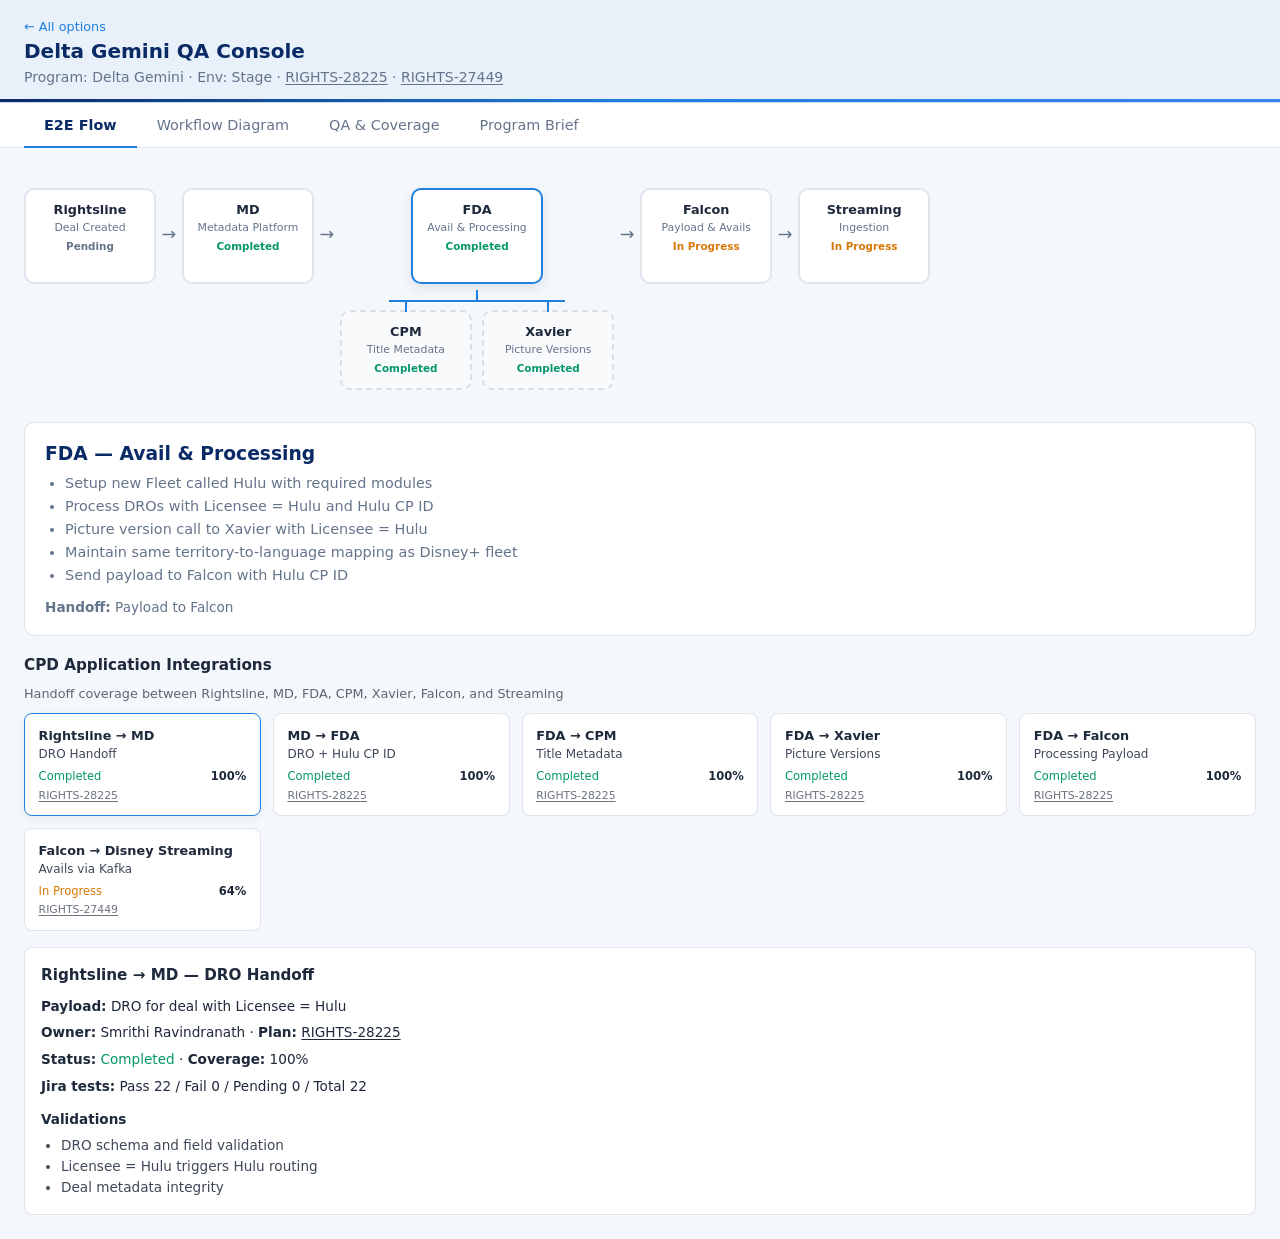
==== commit 2400b08e: "Rename Business Ops tab to Program Brief across all options. The tab covers program context, Gemini " ====
--- a/option-1/index.html
+++ b/option-1/index.html
@@ -96,7 +96,7 @@
     <button class="active" data-tab="flow">E2E Flow</button>
     <button data-tab="diagram">Workflow Diagram</button>
     <button data-tab="qa">QA &amp; Coverage</button>
-    <button data-tab="ops">Business Ops</button>
+    <button data-tab="ops">Program Brief</button>
   </nav>
   <main id="app" class="disney-main">
     <section class="panel active" data-panel="flow">
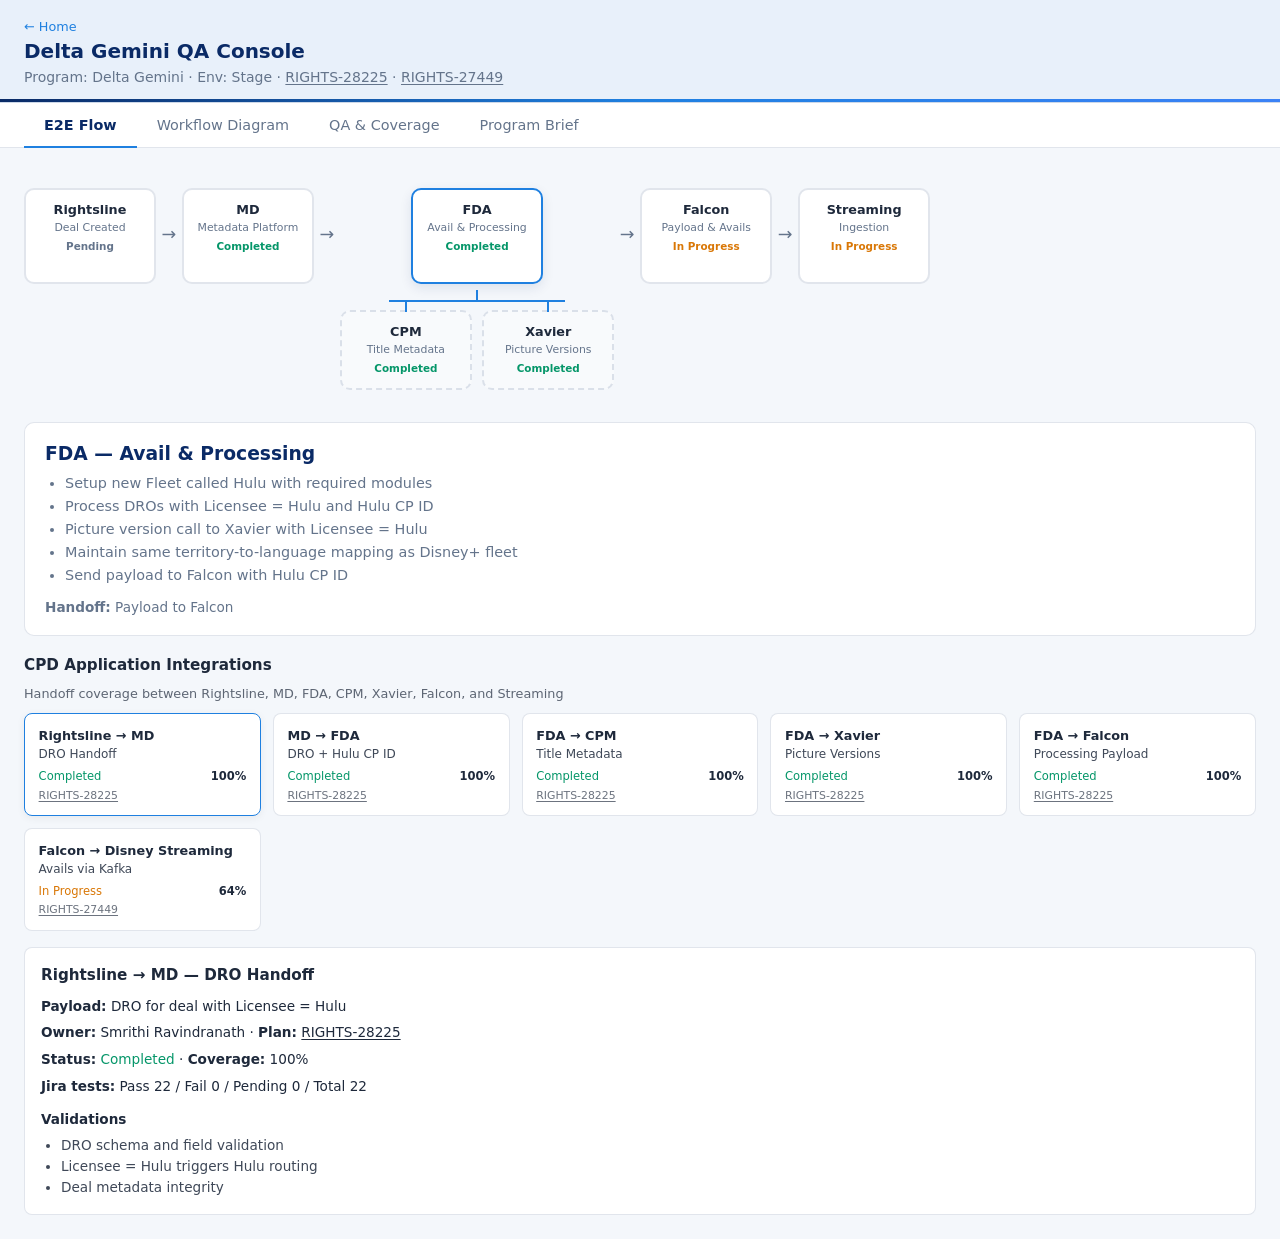
==== commit e710ecec: "Publish Option 1 only; keep options 2-5 as local-only prototypes. Gitignore alternate option folders" ====
--- a/option-1/index.html
+++ b/option-1/index.html
@@ -87,7 +87,7 @@
 <body>
   <header class="disney-header">
     <div>
-      <a class="hub" href="../index.html">← All options</a>
+      <a class="hub" href="../index.html">← Home</a>
       <h1>Delta Gemini QA Console</h1>
       <span>Program: Delta Gemini · Env: Stage · <span id="jira-meta"></span></span>
     </div>
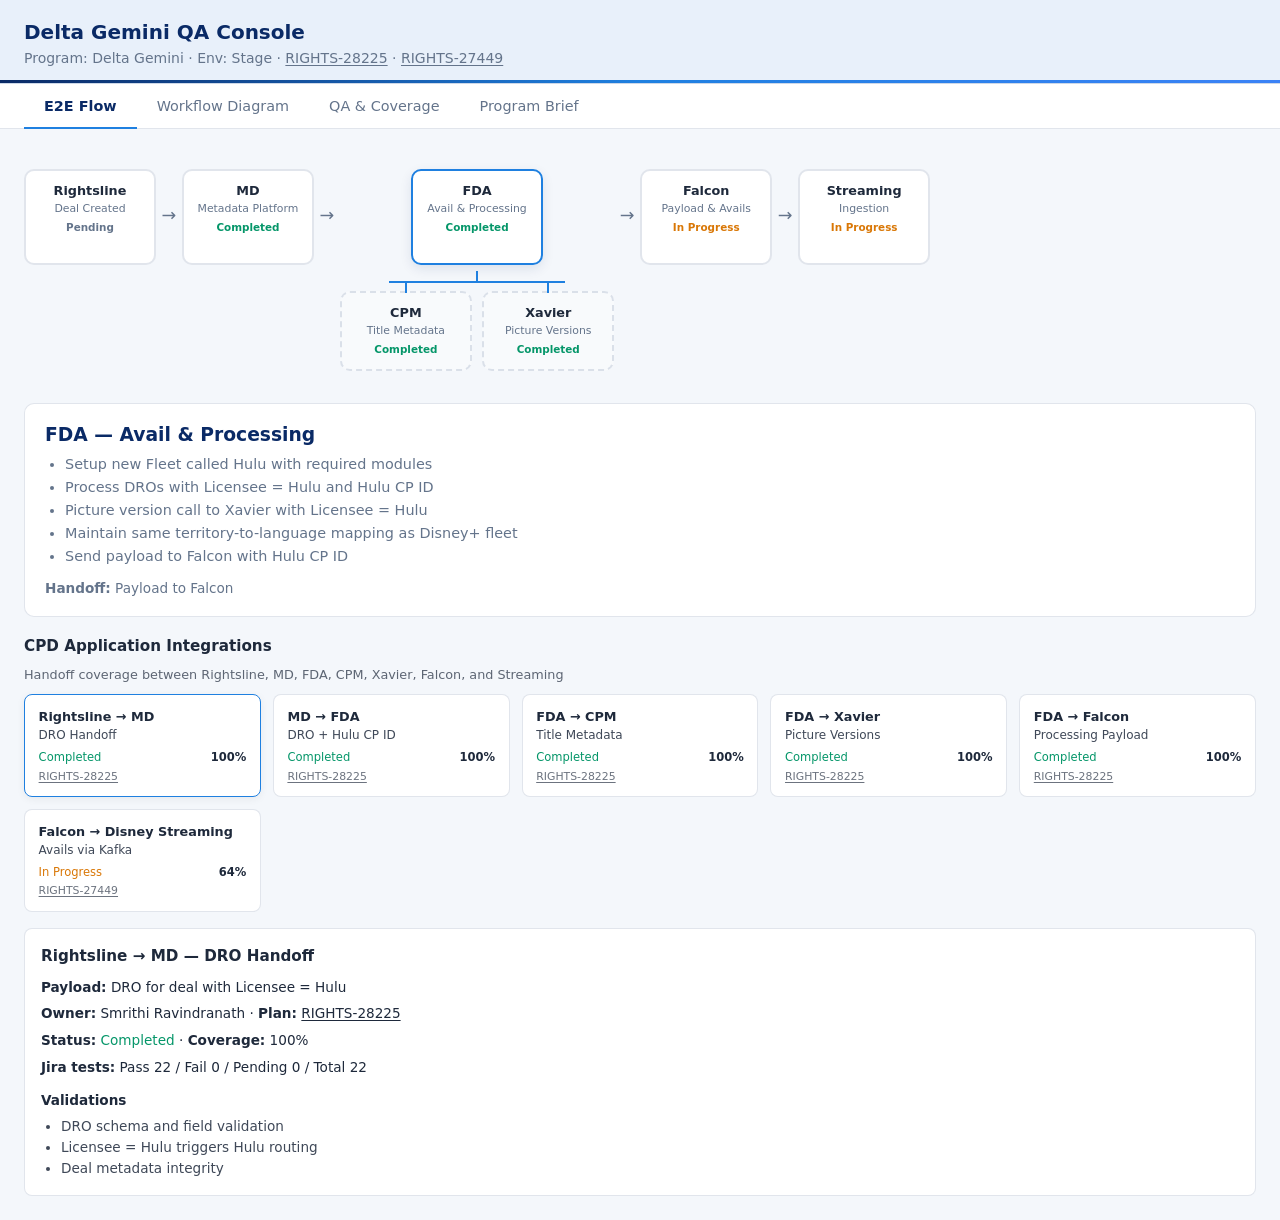
==== commit c9c05c62: "Redirect site root straight to the main QA console. Drop the hub landing page so /DeltaGemini/ opens" ====
--- a/option-1/index.html
+++ b/option-1/index.html
@@ -87,7 +87,6 @@
 <body>
   <header class="disney-header">
     <div>
-      <a class="hub" href="../index.html">← Home</a>
       <h1>Delta Gemini QA Console</h1>
       <span>Program: Delta Gemini · Env: Stage · <span id="jira-meta"></span></span>
     </div>
